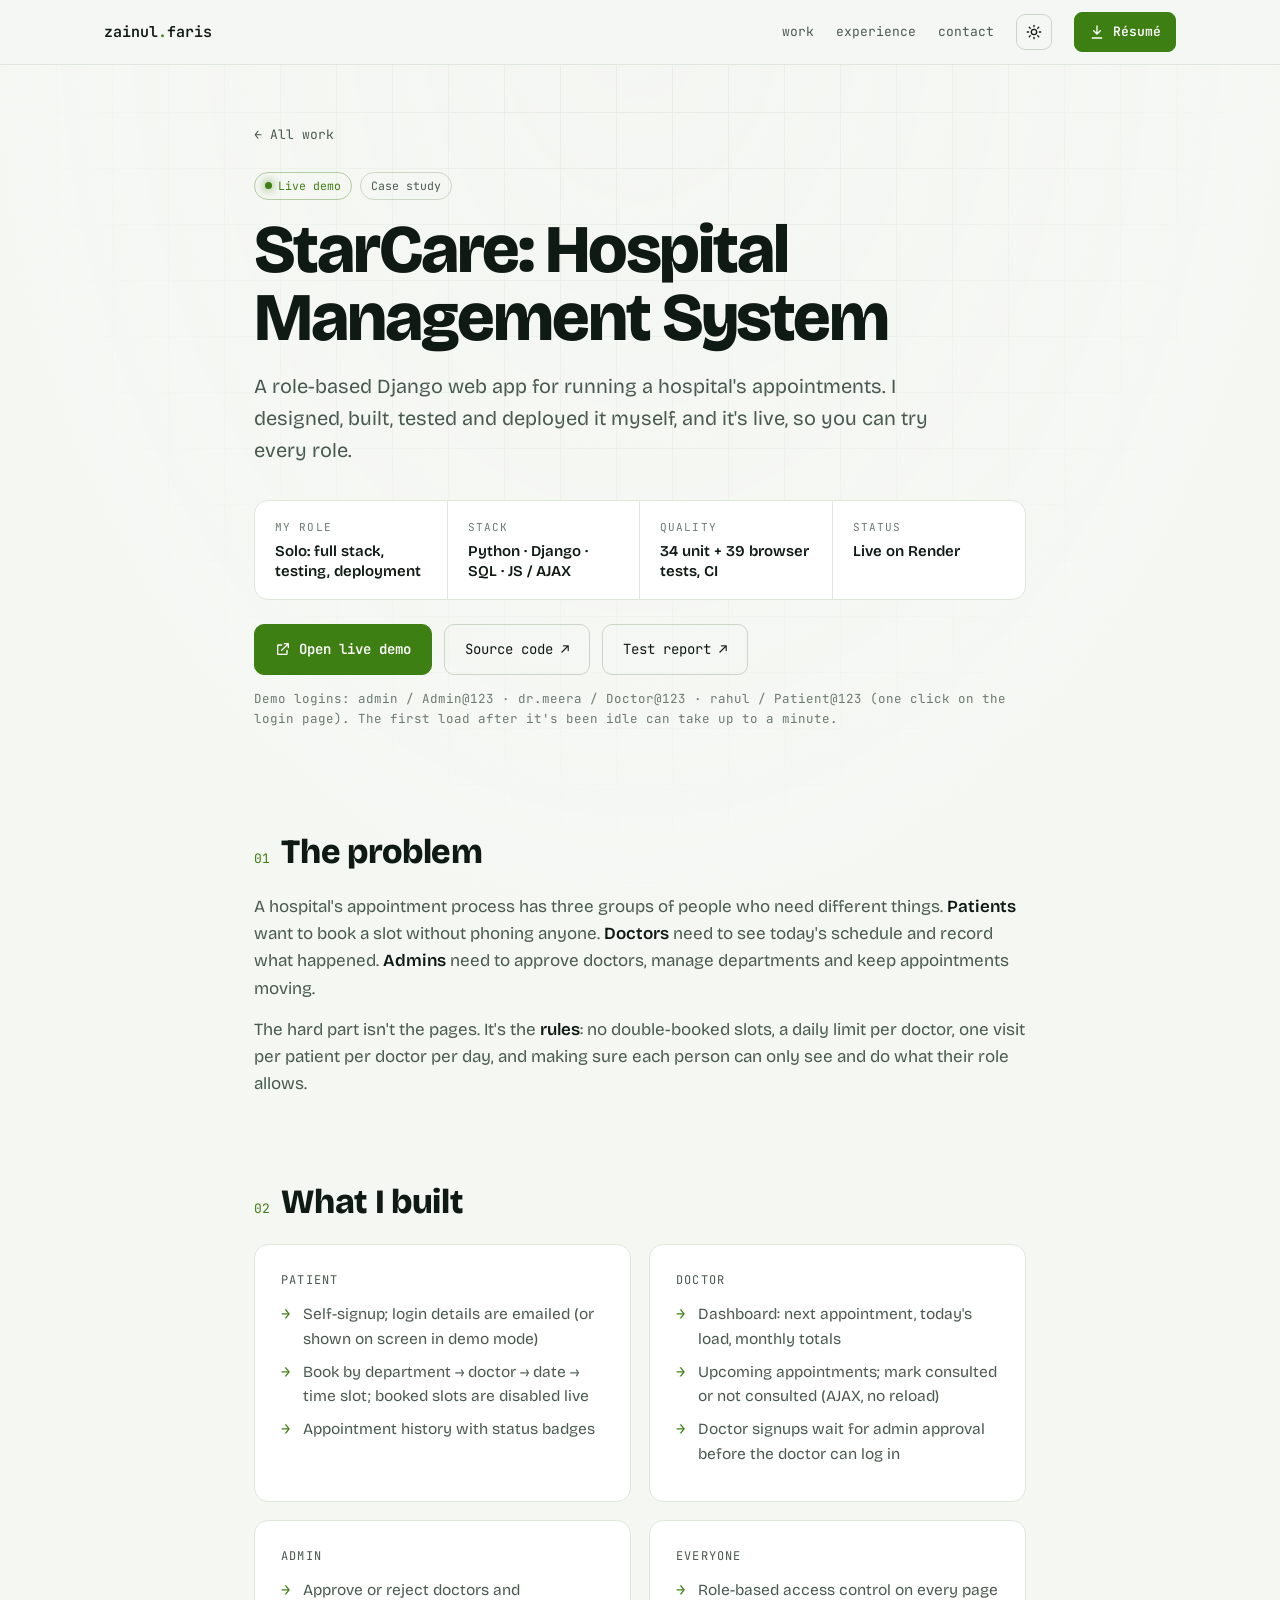
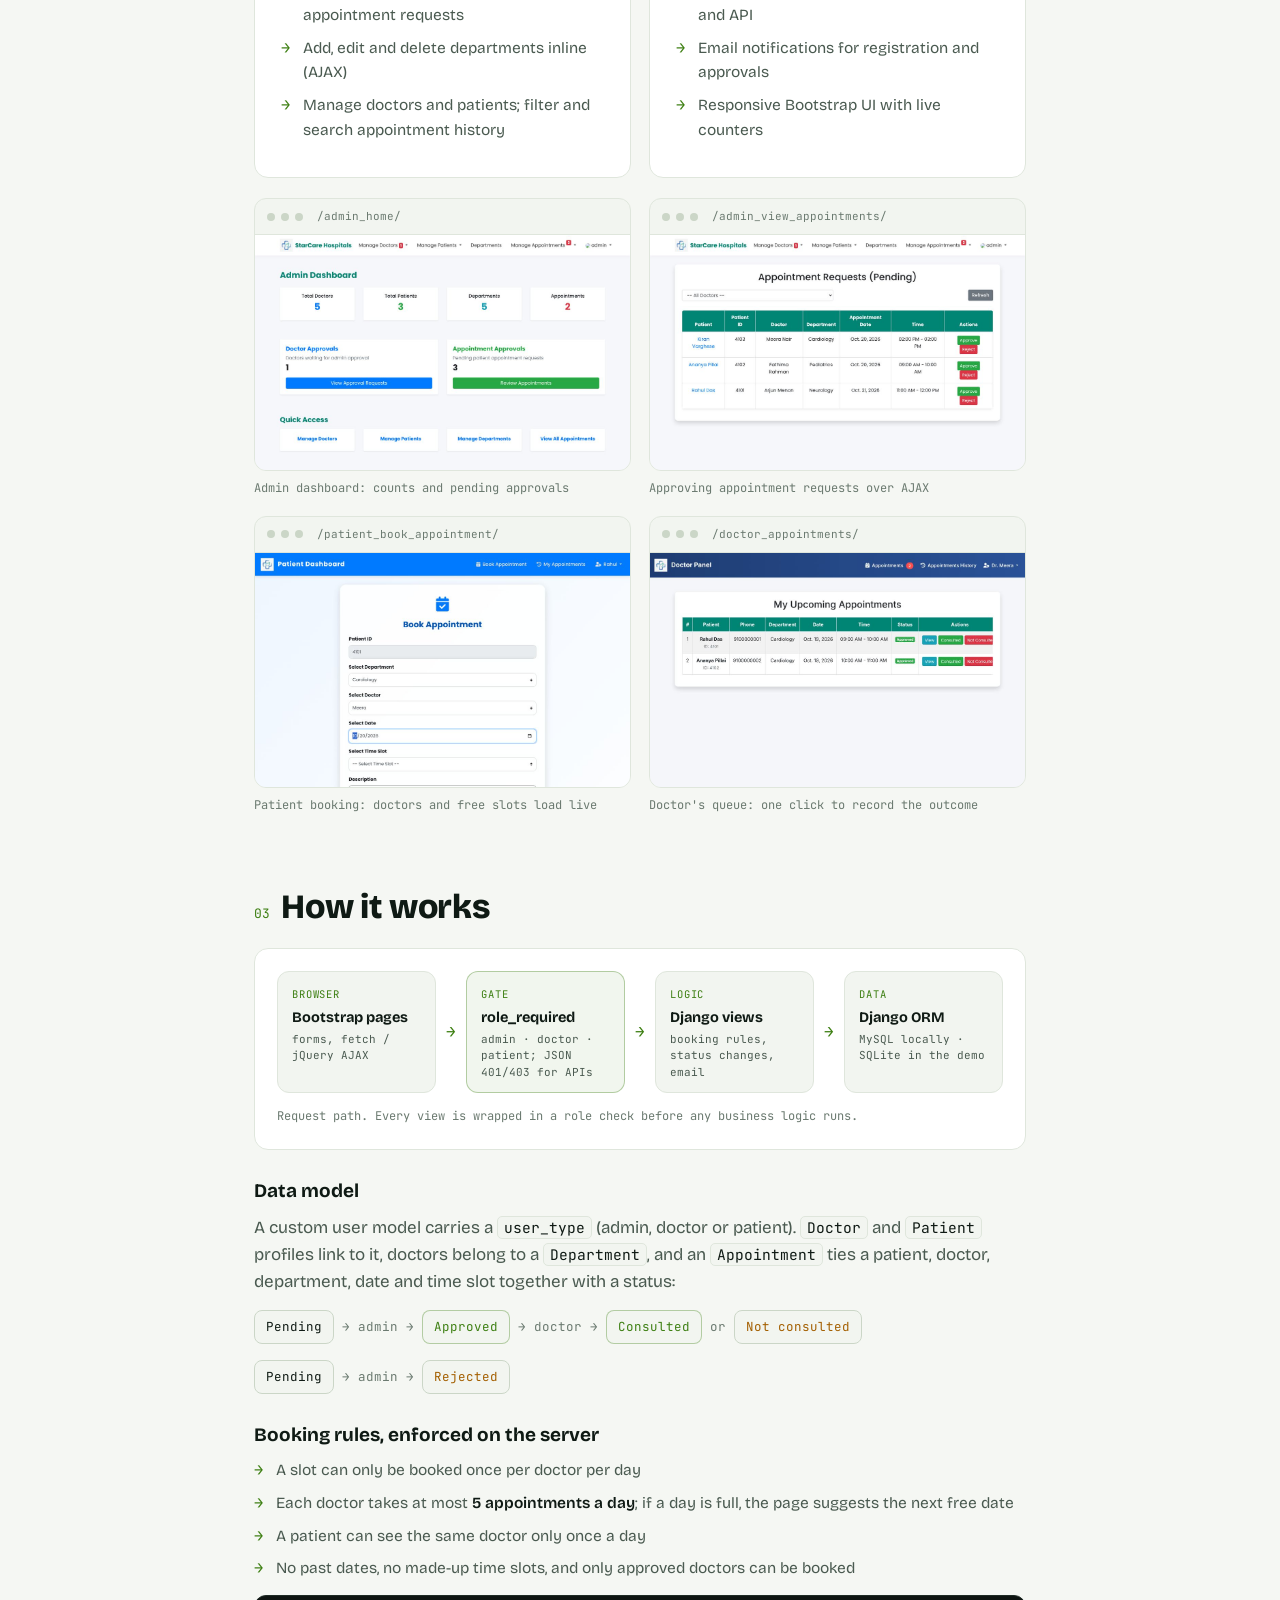
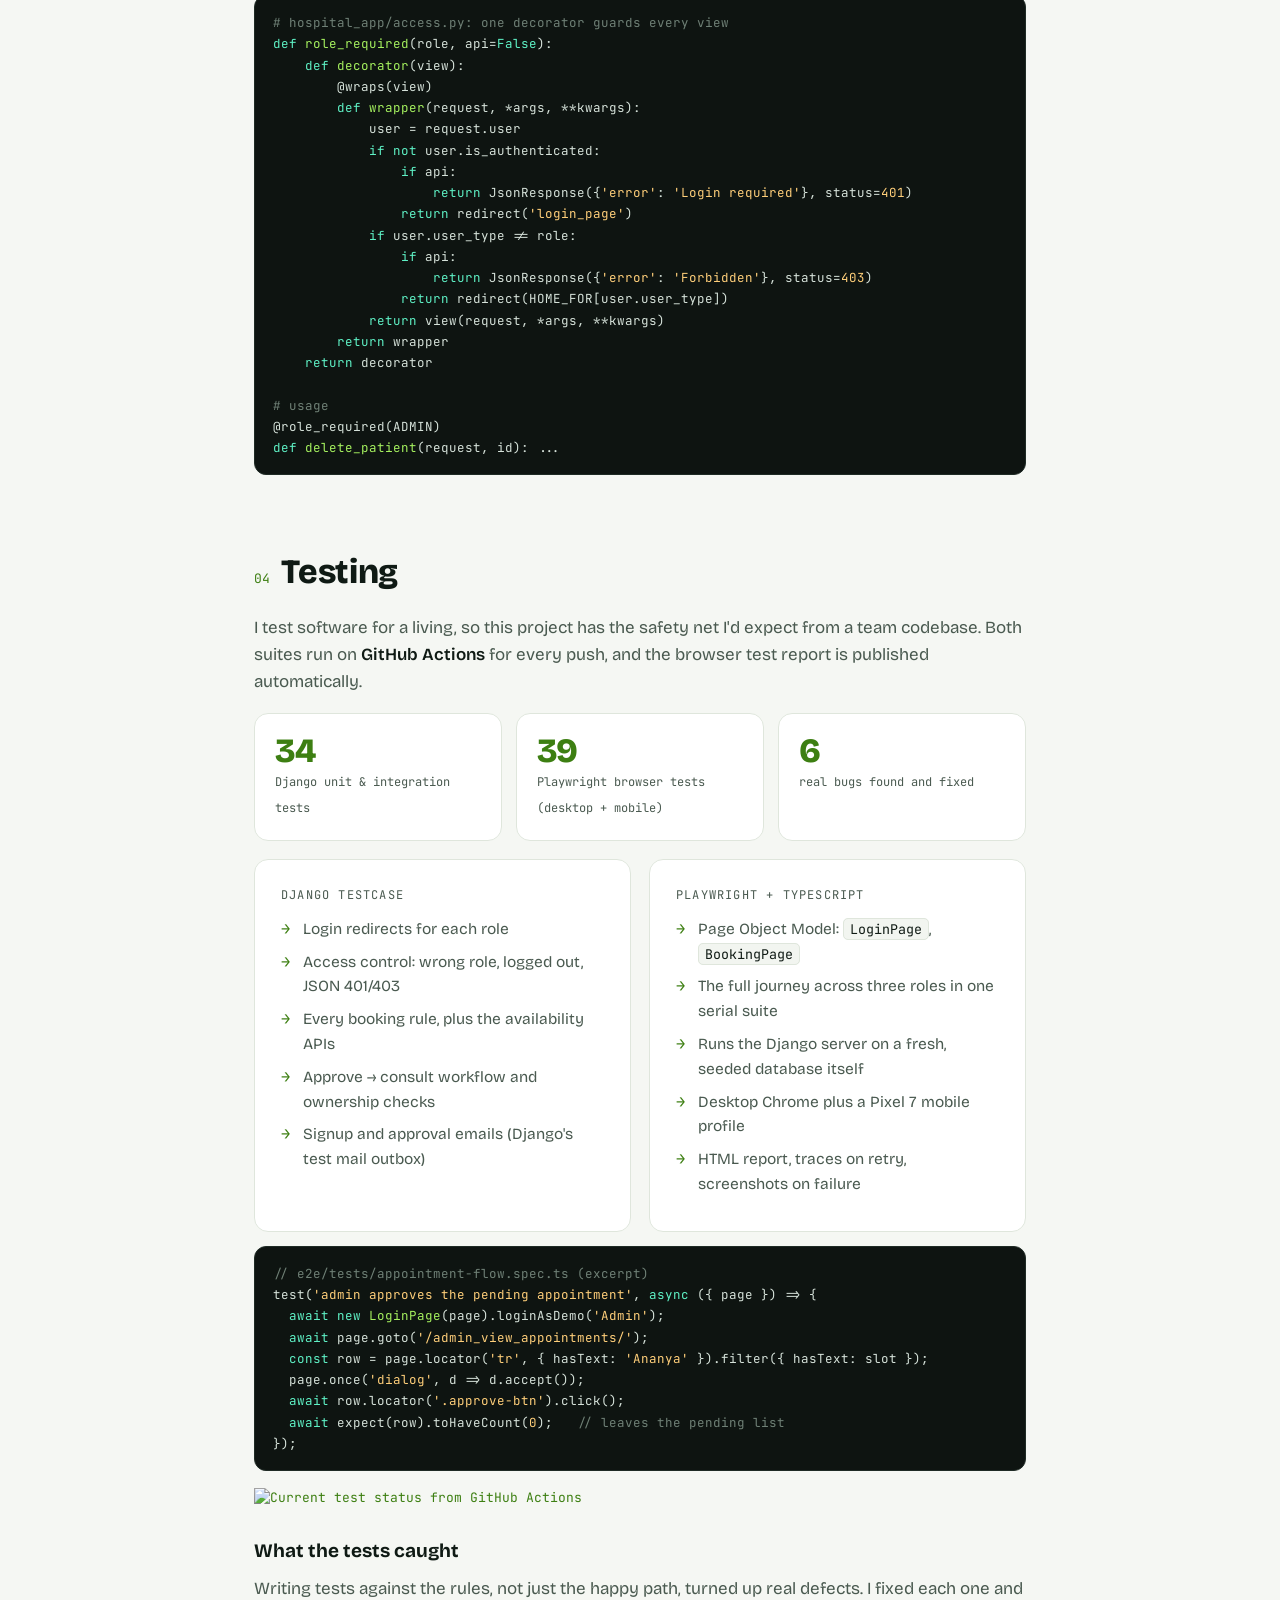
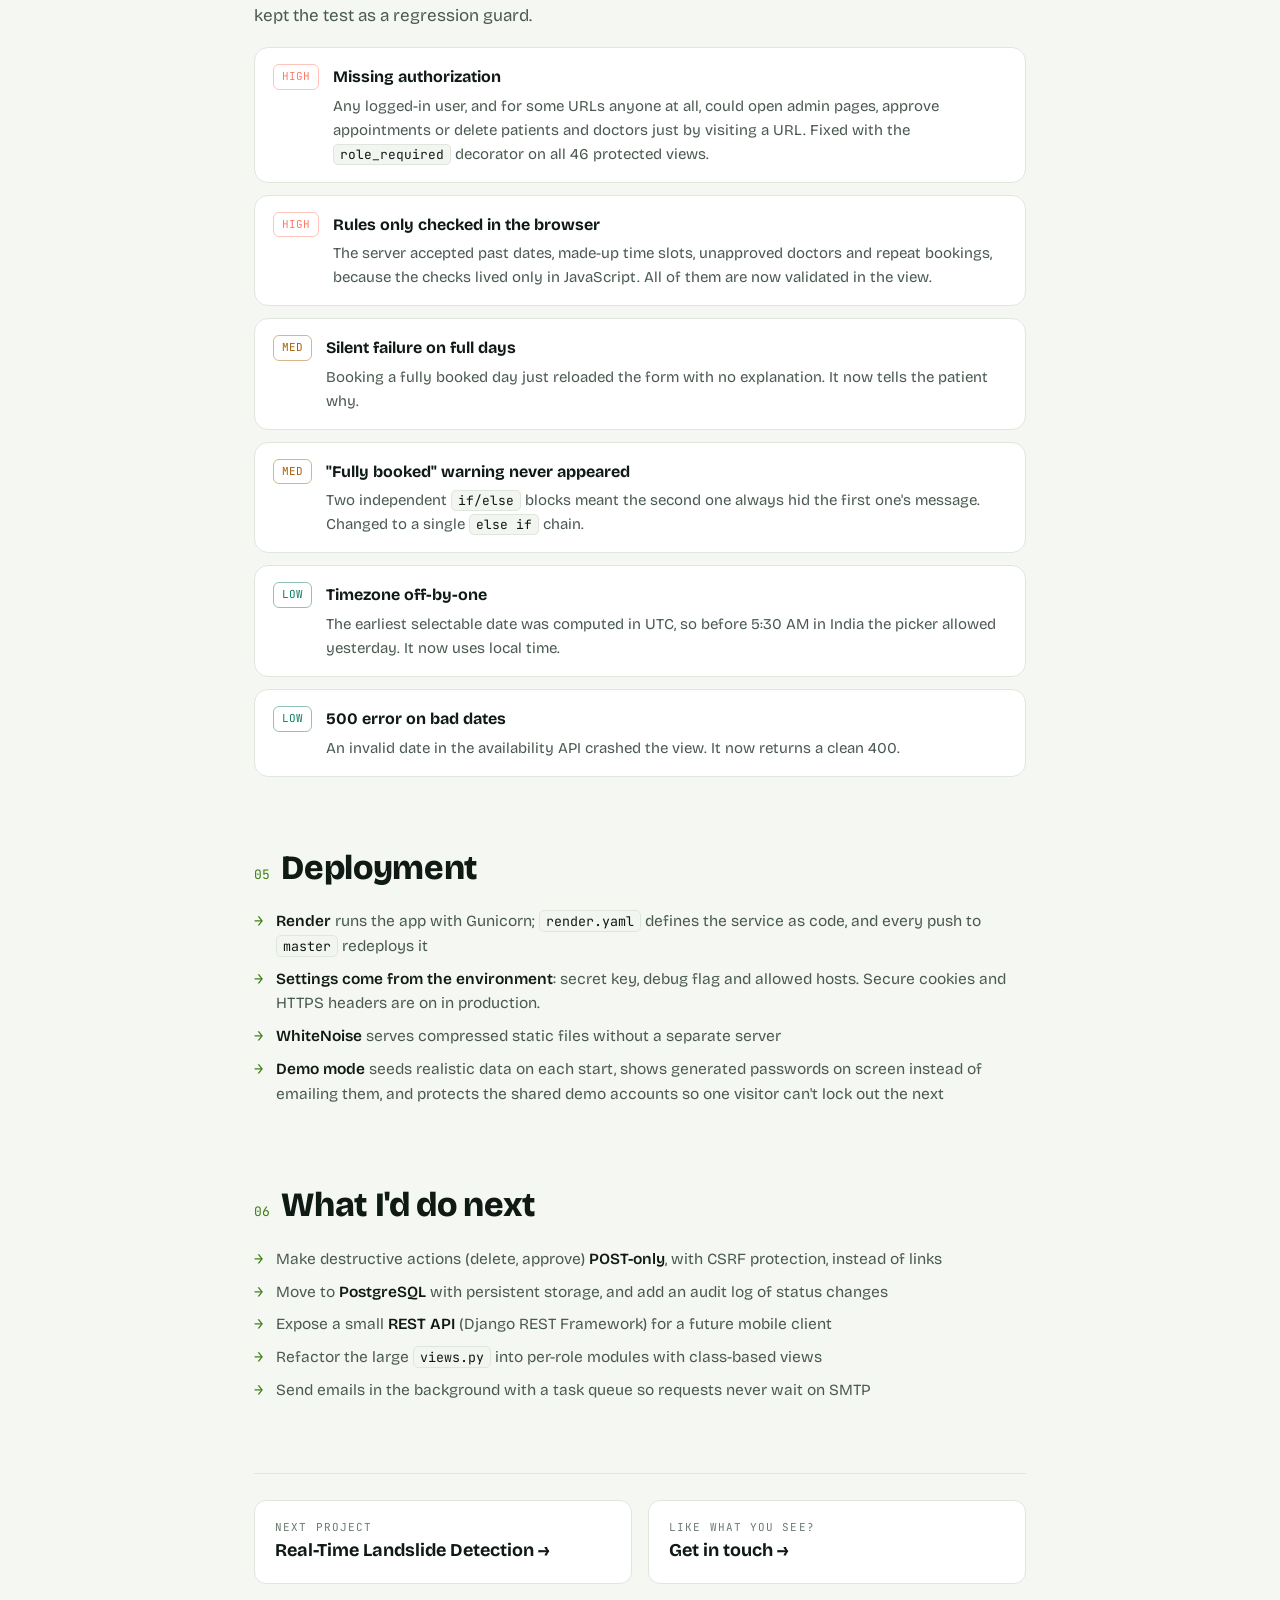
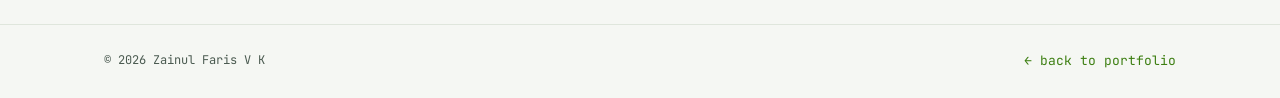
==== projects/hospital-management.html @ 32bf6e2f "Add project case studies" ====
<!DOCTYPE html>
<html lang="en" data-theme="dark">
<head>
<meta charset="UTF-8">
<meta name="viewport" content="width=device-width, initial-scale=1.0">
<title>Hospital Management System | Case study | Zainul Faris V K</title>
<meta name="description" content="Case study: a role-based Django hospital management system with a booking engine, 34 unit tests, 39 Playwright browser tests, CI on GitHub Actions and a live demo.">
<meta property="og:title" content="StarCare Hospital Management System: case study">
<meta property="og:description" content="Django app built end to end: role-based access, booking engine, 73 automated tests, CI/CD, live demo.">
<meta property="og:image" content="https://zainulfaris93.github.io/assets/og-image.png">
<link rel="icon" href="data:image/svg+xml,%3Csvg xmlns='http://www.w3.org/2000/svg' viewBox='0 0 64 64'%3E%3Crect width='64' height='64' rx='14' fill='%230a0e0c'/%3E%3Cpath d='M18 33l9 9 19-20' stroke='%23a6f25f' stroke-width='7' fill='none' stroke-linecap='round' stroke-linejoin='round'/%3E%3C/svg%3E">
<script>(function(){var t;try{t=localStorage.getItem('theme')}catch(e){}if(t!=='light'&&t!=='dark'){t=matchMedia('(prefers-color-scheme: light)').matches?'light':'dark'}document.documentElement.dataset.theme=t})();</script>
<link rel="preconnect" href="https://fonts.googleapis.com">
<link rel="preconnect" href="https://fonts.gstatic.com" crossorigin>
<link href="https://fonts.googleapis.com/css2?family=Bricolage+Grotesque:opsz,wght@12..96,400;12..96,600;12..96,800&family=JetBrains+Mono:wght@400;600&display=swap" rel="stylesheet">
<link rel="stylesheet" href="../assets/site.css">
<script src="../assets/settings.js"></script>
</head>
<body data-base="../">
<a class="skip" href="#main">Skip to content</a>
<nav class="top" aria-label="Primary">
  <div class="wrap">
    <a href="../" class="logo">zainul<span>.</span>faris</a>
    <div class="nav-r">
      <div class="links" id="links">
        <a href="../#work">work</a>
        <a href="../#experience">experience</a>
        <a href="../#contact">contact</a>
      </div>
      <button class="icon-btn" type="button" data-theme-toggle aria-label="Switch theme">
        <svg class="i moon" viewBox="0 0 24 24"><path d="M21 12.8A9 9 0 1111.2 3a7 7 0 009.8 9.8z"/></svg>
        <svg class="i sun" viewBox="0 0 24 24"><circle cx="12" cy="12" r="4"/><path d="M12 2v2M12 20v2M4.9 4.9l1.4 1.4M17.7 17.7l1.4 1.4M2 12h2M20 12h2M4.9 19.1l1.4-1.4M17.7 6.3l1.4-1.4"/></svg>
      </button>
      <a class="btn primary sm" data-resume href="../resume.pdf" hidden><svg class="i" viewBox="0 0 24 24"><path d="M12 3v12m0 0l-5-5m5 5l5-5M5 21h14"/></svg><span>Résumé</span></a>
      <button class="menu-btn" id="menuBtn" aria-label="Open menu" aria-expanded="false" aria-controls="links">menu</button>
    </div>
  </div>
</nav>

<main id="main" class="cs">
  <header class="page">
    <div class="wrap narrow">
      <a class="crumb" href="../#work">← All work</a>
      <div class="badges">
        <span class="badge live"><span class="dot"></span>Live demo</span>
        <span class="badge">Case study</span>
      </div>
      <h1>StarCare: Hospital Management System</h1>
      <p class="lede">A role-based Django web app for running a hospital's appointments. I designed, built, tested and deployed it myself, and it's live, so you can try every role.</p>
      <div class="meta-grid">
        <div><small>My role</small><b>Solo: full stack, testing, deployment</b></div>
        <div><small>Stack</small><b>Python · Django · SQL · JS / AJAX</b></div>
        <div><small>Quality</small><b>34 unit + 39 browser tests, CI</b></div>
        <div><small>Status</small><b>Live on Render</b></div>
      </div>
      <div class="cta">
        <a class="btn primary" data-demo href="#" target="_blank" rel="noopener"><svg class="i" viewBox="0 0 24 24"><path d="M14 4h6v6M20 4L10 14M18 14v5a1 1 0 01-1 1H5a1 1 0 01-1-1V7a1 1 0 011-1h5"/></svg>Open live demo</a>
        <a class="btn ghost" href="https://github.com/ZainulFaris93/Hospital-Management-System" target="_blank" rel="noopener">Source code ↗</a>
        <a class="btn ghost" href="https://zainulfaris93.github.io/Hospital-Management-System/" target="_blank" rel="noopener">Test report ↗</a>
      </div>
      <p style="margin-top:14px;font-family:var(--mono);font-size:12.5px;color:var(--dim)">Demo logins: admin / Admin@123 · dr.meera / Doctor@123 · rahul / Patient@123 (one click on the login page). The first load after it's been idle can take up to a minute.</p>
    </div>
  </header>

  <div class="wrap narrow">
    <section>
      <h2><span class="num">01</span>The problem</h2>
      <p>A hospital's appointment process has three groups of people who need different things. <b>Patients</b> want to book a slot without phoning anyone. <b>Doctors</b> need to see today's schedule and record what happened. <b>Admins</b> need to approve doctors, manage departments and keep appointments moving.</p>
      <p>The hard part isn't the pages. It's the <b>rules</b>: no double-booked slots, a daily limit per doctor, one visit per patient per doctor per day, and making sure each person can only see and do what their role allows.</p>
    </section>

    <section id="screens">
      <h2><span class="num">02</span>What I built</h2>
      <div class="two">
        <div class="card"><h4>Patient</h4><ul class="arrows">
          <li>Self-signup; login details are emailed (or shown on screen in demo mode)</li>
          <li>Book by department → doctor → date → time slot; booked slots are disabled live</li>
          <li>Appointment history with status badges</li>
        </ul></div>
        <div class="card"><h4>Doctor</h4><ul class="arrows">
          <li>Dashboard: next appointment, today's load, monthly totals</li>
          <li>Upcoming appointments; mark consulted or not consulted (AJAX, no reload)</li>
          <li>Doctor signups wait for admin approval before the doctor can log in</li>
        </ul></div>
        <div class="card"><h4>Admin</h4><ul class="arrows">
          <li>Approve or reject doctors and appointment requests</li>
          <li>Add, edit and delete departments inline (AJAX)</li>
          <li>Manage doctors and patients; filter and search appointment history</li>
        </ul></div>
        <div class="card"><h4>Everyone</h4><ul class="arrows">
          <li>Role-based access control on every page and API</li>
          <li>Email notifications for registration and approvals</li>
          <li>Responsive Bootstrap UI with live counters</li>
        </ul></div>
      </div>
      <div class="shots">
        <figure><div class="shot"><div class="bar"><i></i><i></i><i></i><span>/admin_home/</span></div><img src="../assets/hms/admin-dashboard.jpg" alt="Admin dashboard with counts of doctors, patients, departments and appointments" loading="lazy" width="1100" height="688"></div><figcaption>Admin dashboard: counts and pending approvals</figcaption></figure>
        <figure><div class="shot"><div class="bar"><i></i><i></i><i></i><span>/admin_view_appointments/</span></div><img src="../assets/hms/admin-appointments.jpg" alt="Pending appointment requests with approve and reject buttons" loading="lazy" width="1100" height="688"></div><figcaption>Approving appointment requests over AJAX</figcaption></figure>
        <figure><div class="shot"><div class="bar"><i></i><i></i><i></i><span>/patient_book_appointment/</span></div><img src="../assets/hms/patient-booking.jpg" alt="Patient booking form with department, doctor, date and time slot" loading="lazy" width="1100" height="688"></div><figcaption>Patient booking: doctors and free slots load live</figcaption></figure>
        <figure><div class="shot"><div class="bar"><i></i><i></i><i></i><span>/doctor_appointments/</span></div><img src="../assets/hms/doctor-appointments.jpg" alt="Doctor's upcoming appointments with consulted and not consulted buttons" loading="lazy" width="1100" height="688"></div><figcaption>Doctor's queue: one click to record the outcome</figcaption></figure>
      </div>
    </section>

    <section>
      <h2><span class="num">03</span>How it works</h2>
      <figure class="card diagram">
        <div class="flow">
          <div class="step"><span class="k">Browser</span><b>Bootstrap pages</b><small>forms, fetch / jQuery AJAX</small></div><div class="arr"></div>
          <div class="step hl"><span class="k">Gate</span><b>role_required</b><small>admin · doctor · patient; JSON 401/403 for APIs</small></div><div class="arr"></div>
          <div class="step"><span class="k">Logic</span><b>Django views</b><small>booking rules, status changes, email</small></div><div class="arr"></div>
          <div class="step"><span class="k">Data</span><b>Django ORM</b><small>MySQL locally · SQLite in the demo</small></div>
        </div>
        <figcaption>Request path. Every view is wrapped in a role check before any business logic runs.</figcaption>
      </figure>
      <h3>Data model</h3>
      <p>A custom user model carries a <code>user_type</code> (admin, doctor or patient). <code>Doctor</code> and <code>Patient</code> profiles link to it, doctors belong to a <code>Department</code>, and an <code>Appointment</code> ties a patient, doctor, department, date and time slot together with a status:</p>
      <div class="lifecycle" aria-label="Appointment status lifecycle">
        <span class="st">Pending</span><span class="ar">→ admin →</span><span class="st ok">Approved</span><span class="ar">→ doctor →</span><span class="st ok">Consulted</span><span class="ar">or</span><span class="st no">Not consulted</span>
        <span class="ar" style="flex-basis:100%;height:0"></span>
        <span class="st">Pending</span><span class="ar">→ admin →</span><span class="st no">Rejected</span>
      </div>
      <h3>Booking rules, enforced on the server</h3>
      <ul class="arrows">
        <li>A slot can only be booked once per doctor per day</li>
        <li>Each doctor takes at most <b>5 appointments a day</b>; if a day is full, the page suggests the next free date</li>
        <li>A patient can see the same doctor only once a day</li>
        <li>No past dates, no made-up time slots, and only approved doctors can be booked</li>
      </ul>
      <pre class="code"><span class="c"># hospital_app/access.py: one decorator guards every view</span>
<span class="k">def</span> <span class="f">role_required</span>(role, api=<span class="k">False</span>):
    <span class="k">def</span> <span class="f">decorator</span>(view):
        @wraps(view)
        <span class="k">def</span> <span class="f">wrapper</span>(request, *args, **kwargs):
            user = request.user
            <span class="k">if not</span> user.is_authenticated:
                <span class="k">if</span> api:
                    <span class="k">return</span> JsonResponse({<span class="s">'error'</span>: <span class="s">'Login required'</span>}, status=<span class="s">401</span>)
                <span class="k">return</span> redirect(<span class="s">'login_page'</span>)
            <span class="k">if</span> user.user_type != role:
                <span class="k">if</span> api:
                    <span class="k">return</span> JsonResponse({<span class="s">'error'</span>: <span class="s">'Forbidden'</span>}, status=<span class="s">403</span>)
                <span class="k">return</span> redirect(HOME_FOR[user.user_type])
            <span class="k">return</span> view(request, *args, **kwargs)
        <span class="k">return</span> wrapper
    <span class="k">return</span> decorator

<span class="c"># usage</span>
@role_required(ADMIN)
<span class="k">def</span> <span class="f">delete_patient</span>(request, id): ...</pre>
    </section>

    <section>
      <h2><span class="num">04</span>Testing</h2>
      <p>I test software for a living, so this project has the safety net I'd expect from a team codebase. Both suites run on <b>GitHub Actions</b> for every push, and the browser test report is published automatically.</p>
      <div class="stat-row">
        <div class="card stat"><b>34</b><span>Django unit &amp; integration tests</span></div>
        <div class="card stat"><b>39</b><span>Playwright browser tests (desktop + mobile)</span></div>
        <div class="card stat"><b>6</b><span>real bugs found and fixed</span></div>
      </div>
      <div class="two">
        <div class="card"><h4>Django TestCase</h4><ul class="arrows">
          <li>Login redirects for each role</li>
          <li>Access control: wrong role, logged out, JSON 401/403</li>
          <li>Every booking rule, plus the availability APIs</li>
          <li>Approve → consult workflow and ownership checks</li>
          <li>Signup and approval emails (Django's test mail outbox)</li>
        </ul></div>
        <div class="card"><h4>Playwright + TypeScript</h4><ul class="arrows">
          <li>Page Object Model: <code>LoginPage</code>, <code>BookingPage</code></li>
          <li>The full journey across three roles in one serial suite</li>
          <li>Runs the Django server on a fresh, seeded database itself</li>
          <li>Desktop Chrome plus a Pixel 7 mobile profile</li>
          <li>HTML report, traces on retry, screenshots on failure</li>
        </ul></div>
      </div>
      <pre class="code"><span class="c">// e2e/tests/appointment-flow.spec.ts (excerpt)</span>
test(<span class="s">'admin approves the pending appointment'</span>, <span class="k">async</span> ({ page }) => {
  <span class="k">await new</span> <span class="f">LoginPage</span>(page).loginAsDemo(<span class="s">'Admin'</span>);
  <span class="k">await</span> page.goto(<span class="s">'/admin_view_appointments/'</span>);
  <span class="k">const</span> row = page.locator(<span class="s">'tr'</span>, { hasText: <span class="s">'Ananya'</span> }).filter({ hasText: slot });
  page.once(<span class="s">'dialog'</span>, d => d.accept());
  <span class="k">await</span> row.locator(<span class="s">'.approve-btn'</span>).click();
  <span class="k">await</span> expect(row).toHaveCount(<span class="s">0</span>);   <span class="c">// leaves the pending list</span>
});</pre>
      <p style="margin-top:12px"><a class="textlink" href="https://github.com/ZainulFaris93/Hospital-Management-System/actions/workflows/tests.yml" target="_blank" rel="noopener"><img src="https://github.com/ZainulFaris93/Hospital-Management-System/actions/workflows/tests.yml/badge.svg" alt="Current test status from GitHub Actions" style="display:inline-block;height:20px;vertical-align:middle"></a></p>

      <h3>What the tests caught</h3>
      <p>Writing tests against the rules, not just the happy path, turned up real defects. I fixed each one and kept the test as a regression guard.</p>
      <div class="bugs">
        <div class="card bug"><span class="sev high">HIGH</span><b>Missing authorization</b><p>Any logged-in user, and for some URLs anyone at all, could open admin pages, approve appointments or delete patients and doctors just by visiting a URL. Fixed with the <code>role_required</code> decorator on all 46 protected views.</p></div>
        <div class="card bug"><span class="sev high">HIGH</span><b>Rules only checked in the browser</b><p>The server accepted past dates, made-up time slots, unapproved doctors and repeat bookings, because the checks lived only in JavaScript. All of them are now validated in the view.</p></div>
        <div class="card bug"><span class="sev med">MED</span><b>Silent failure on full days</b><p>Booking a fully booked day just reloaded the form with no explanation. It now tells the patient why.</p></div>
        <div class="card bug"><span class="sev med">MED</span><b>"Fully booked" warning never appeared</b><p>Two independent <code>if/else</code> blocks meant the second one always hid the first one's message. Changed to a single <code>else if</code> chain.</p></div>
        <div class="card bug"><span class="sev low">LOW</span><b>Timezone off-by-one</b><p>The earliest selectable date was computed in UTC, so before 5:30 AM in India the picker allowed yesterday. It now uses local time.</p></div>
        <div class="card bug"><span class="sev low">LOW</span><b>500 error on bad dates</b><p>An invalid date in the availability API crashed the view. It now returns a clean 400.</p></div>
      </div>
    </section>

    <section>
      <h2><span class="num">05</span>Deployment</h2>
      <ul class="arrows">
        <li><b>Render</b> runs the app with Gunicorn; <code>render.yaml</code> defines the service as code, and every push to <code>master</code> redeploys it</li>
        <li><b>Settings come from the environment</b>: secret key, debug flag and allowed hosts. Secure cookies and HTTPS headers are on in production.</li>
        <li><b>WhiteNoise</b> serves compressed static files without a separate server</li>
        <li><b>Demo mode</b> seeds realistic data on each start, shows generated passwords on screen instead of emailing them, and protects the shared demo accounts so one visitor can't lock out the next</li>
      </ul>
    </section>

    <section>
      <h2><span class="num">06</span>What I'd do next</h2>
      <ul class="arrows">
        <li>Make destructive actions (delete, approve) <b>POST-only</b>, with CSRF protection, instead of links</li>
        <li>Move to <b>PostgreSQL</b> with persistent storage, and add an audit log of status changes</li>
        <li>Expose a small <b>REST API</b> (Django REST Framework) for a future mobile client</li>
        <li>Refactor the large <code>views.py</code> into per-role modules with class-based views</li>
        <li>Send emails in the background with a task queue so requests never wait on SMTP</li>
      </ul>
    </section>

    <div class="next">
      <a href="landslide-detection.html"><small>Next project</small><b>Real-Time Landslide Detection →</b></a>
      <a href="../#contact"><small>Like what you see?</small><b>Get in touch →</b></a>
    </div>
  </div>
</main>

<footer><div class="wrap"><span>© <span data-year></span> Zainul Faris V K</span><a href="../" class="textlink">← back to portfolio</a></div></footer>
<script src="../assets/site.js"></script>
</body>
</html>
---- assets/site.css ----
/* ============================================================
   Zainul Faris V K: shared styles for the portfolio pages
   ============================================================ */
:root{
  --bg:#0a0e0c; --bg2:#0d1210; --panel:#111714; --panel2:#151d19; --line:#1f2b25; --line2:#2a3a32;
  --text:#e8f0ea; --mute:#9aaba0; --dim:#6f8076;
  --acc:#a6f25f; --acc-ink:#0a0e0c; --acc2:#5ff2c6; --warn:#ffb547;
  --acc-soft:rgba(166,242,95,.08); --acc-line:rgba(166,242,95,.32);
  --grid:#141c18; --shadow:0 30px 80px -24px rgba(0,0,0,.85);
  --head:'Bricolage Grotesque',system-ui,sans-serif;
  --mono:'JetBrains Mono',ui-monospace,Menlo,Consolas,monospace;
  color-scheme:dark;
}
:root[data-theme="light"]{
  --bg:#f5f7f3; --bg2:#eef2ec; --panel:#ffffff; --panel2:#f2f5f0; --line:#dfe6dc; --line2:#cbd6c7;
  --text:#0f1a14; --mute:#4a5a50; --dim:#6b7a70;
  --acc:#3d7f12; --acc-ink:#ffffff; --acc2:#0b7c62; --warn:#a35f00;
  --acc-soft:rgba(61,127,18,.07); --acc-line:rgba(61,127,18,.35);
  --grid:#e7ece4; --shadow:0 24px 60px -28px rgba(20,40,25,.28);
  color-scheme:light;
}
*{box-sizing:border-box;margin:0;padding:0}
html{scroll-behavior:smooth;scroll-padding-top:84px}
body{
  background:var(--bg); color:var(--text); font-family:var(--head); line-height:1.6; overflow-x:hidden;
  background-image:linear-gradient(var(--grid) 1px,transparent 1px),linear-gradient(90deg,var(--grid) 1px,transparent 1px);
  background-size:56px 56px; background-attachment:fixed;
  transition:background-color .3s,color .3s;
}
body::before{content:"";position:fixed;inset:0;pointer-events:none;z-index:0;background:radial-gradient(ellipse at 50% 0%,transparent 0%,var(--bg) 72%)}
main,nav,footer,header.page{position:relative;z-index:1}
a{color:inherit;text-decoration:none}
img{max-width:100%;height:auto;display:block}
.wrap{max-width:1120px;margin:0 auto;padding:0 24px}
.narrow{max-width:820px}
.mono{font-family:var(--mono)}
svg.i{width:16px;height:16px;flex:none;stroke:currentColor;fill:none;stroke-width:2;stroke-linecap:round;stroke-linejoin:round}
:focus-visible{outline:2px solid var(--acc);outline-offset:3px;border-radius:6px}
.skip{position:absolute;left:-999px;top:8px;background:var(--acc);color:var(--acc-ink);padding:8px 14px;border-radius:8px;z-index:100;font-family:var(--mono);font-size:13px}
.skip:focus{left:16px}

/* NAV */
nav.top{position:sticky;top:0;backdrop-filter:blur(12px);-webkit-backdrop-filter:blur(12px);background:color-mix(in srgb,var(--bg) 82%,transparent);border-bottom:1px solid var(--line);z-index:50}
nav.top .wrap{display:flex;align-items:center;justify-content:space-between;height:64px;gap:16px}
.logo{font-family:var(--mono);font-weight:600;font-size:15px;white-space:nowrap}
.logo span{color:var(--acc)}
.nav-r{display:flex;align-items:center;gap:22px}
.links{display:flex;gap:22px;font-family:var(--mono);font-size:13px}
.links a{color:var(--mute);transition:color .2s}
.links a:hover,.links a[aria-current]{color:var(--acc)}
.icon-btn{background:none;border:1px solid var(--line2);color:var(--text);width:36px;height:36px;border-radius:9px;display:inline-grid;place-items:center;cursor:pointer;transition:border-color .2s,color .2s}
.icon-btn:hover{border-color:var(--acc);color:var(--acc)}
.icon-btn .sun{display:none}
:root[data-theme="light"] .icon-btn .sun{display:block}
:root[data-theme="light"] .icon-btn .moon{display:none}
.menu-btn{display:none;background:none;border:1px solid var(--line2);color:var(--text);font-family:var(--mono);font-size:13px;padding:7px 12px;border-radius:8px;cursor:pointer}

/* BUTTONS */
.btn{font-family:var(--mono);font-size:14px;padding:13px 20px;border-radius:10px;border:1px solid var(--line2);transition:all .2s;display:inline-flex;gap:8px;align-items:center;justify-content:center;cursor:pointer;background:none;color:var(--text);white-space:nowrap}
.btn.sm{font-size:13px;padding:9px 14px;border-radius:8px}
.btn.primary{background:var(--acc);color:var(--acc-ink);border-color:var(--acc);font-weight:600}
.btn.primary:hover{transform:translateY(-2px);box-shadow:0 10px 30px -10px var(--acc)}
.btn.ghost:hover{border-color:var(--acc);color:var(--acc)}
.btn[hidden]{display:none}
.cta{display:flex;gap:12px;flex-wrap:wrap}
.textlink{color:var(--acc);font-family:var(--mono);font-size:13px;display:inline-flex;align-items:center;gap:6px}
.textlink:hover{text-decoration:underline;text-underline-offset:4px}

/* SHARED BITS */
.tag{display:inline-flex;align-items:center;gap:8px;font-family:var(--mono);font-size:12px;color:var(--acc);border:1px solid var(--acc-line);background:var(--acc-soft);padding:6px 12px;border-radius:99px}
.dot{width:7px;height:7px;border-radius:50%;background:var(--acc);box-shadow:0 0 10px var(--acc);animation:pulse 1.8s infinite}
@keyframes pulse{50%{opacity:.35}}
.card{background:var(--panel);border:1px solid var(--line);border-radius:14px;padding:26px}
.card h4{font-family:var(--mono);font-size:12px;color:var(--mute);font-weight:400;margin-bottom:12px;text-transform:uppercase;letter-spacing:.1em}
.chips{display:flex;flex-wrap:wrap;gap:7px}
.chip{font-family:var(--mono);font-size:11.5px;padding:5px 10px;border-radius:6px;background:var(--panel2);border:1px solid var(--line);color:var(--text)}
.chip.key{border-color:var(--acc-line);color:var(--acc)}
.badge{font-family:var(--mono);font-size:11.5px;padding:4px 10px;border-radius:99px;border:1px solid var(--line2);color:var(--mute);display:inline-flex;align-items:center;gap:6px}
.badge.live{color:var(--acc);border-color:var(--acc-line)}
.badges{display:flex;gap:8px;flex-wrap:wrap}
.arrows{list-style:none}
.arrows li{color:var(--mute);padding-left:22px;position:relative;margin-bottom:8px;font-size:15.5px}
.arrows li b{color:var(--text);font-weight:600}
.arrows li::before{content:"→";position:absolute;left:0;color:var(--acc);font-family:var(--mono)}

section{padding:96px 0 10px}
.sec-head{display:flex;align-items:baseline;gap:16px;margin-bottom:14px}
.sec-head .num{font-family:var(--mono);color:var(--acc);font-size:14px}
.sec-head h2{font-size:clamp(32px,4.6vw,50px);font-weight:800;letter-spacing:-.02em;line-height:1}
.sec-head .rule{flex:1;height:1px;background:var(--line)}
.sec-sub{color:var(--mute);font-size:17px;margin-bottom:36px;max-width:660px}

/* TERMINAL */
.term{background:#0e1411;border:1px solid #1f2b25;border-radius:14px;overflow:hidden;box-shadow:var(--shadow);color:#e8f0ea}
.term-bar{display:flex;align-items:center;gap:8px;padding:12px 16px;border-bottom:1px solid #1f2b25;background:#141c18}
.term-bar i{width:11px;height:11px;border-radius:50%}
.term-bar i:nth-child(1){background:#ff5f57}.term-bar i:nth-child(2){background:#febc2e}.term-bar i:nth-child(3){background:#28c840}
.term-bar span{margin-left:auto;font-family:var(--mono);font-size:11px;color:#8b9b91}
.term-body{font-family:var(--mono);font-size:12.5px;padding:18px 20px;min-height:360px;line-height:1.8;white-space:pre-wrap}
.term-body .p{color:#5ff2c6} .term-body .ok{color:#a6f25f} .term-body .dim{color:#8b9b91} .term-body .sum{color:#a6f25f;font-weight:600}
.cursor{display:inline-block;width:8px;height:15px;background:#a6f25f;vertical-align:middle;animation:blink 1s steps(1) infinite}
@keyframes blink{50%{opacity:0}}

/* FLOW DIAGRAMS */
.flow{display:flex;align-items:stretch;gap:0;flex-wrap:nowrap}
.flow .step{flex:1;min-width:0;background:var(--panel2);border:1px solid var(--line);border-radius:12px;padding:14px 14px 12px;text-align:left}
.flow .step b{display:block;font-size:14.5px;line-height:1.25;margin-bottom:4px}
.flow .step small{display:block;font-family:var(--mono);font-size:11px;color:var(--mute);line-height:1.5}
.flow .step .k{font-family:var(--mono);font-size:10.5px;color:var(--acc);letter-spacing:.08em;text-transform:uppercase;margin-bottom:6px;display:block}
.flow .step.hl{border-color:var(--acc-line);background:var(--acc-soft)}
.flow .arr{flex:none;width:30px;display:grid;place-items:center;color:var(--acc);font-family:var(--mono)}
.flow .arr::before{content:"→"}
.diagram{padding:22px}
.diagram figcaption{font-family:var(--mono);font-size:12px;color:var(--dim);margin-top:14px}

/* FOOTER */
footer{border-top:1px solid var(--line);padding:26px 0;font-family:var(--mono);font-size:12px;color:var(--mute);margin-top:40px}
footer .wrap{display:flex;justify-content:space-between;flex-wrap:wrap;gap:10px}

/* REVEAL */
.rv{opacity:0;transform:translateY(22px);transition:opacity .7s ease,transform .7s cubic-bezier(.2,.8,.2,1)}
.rv.in{opacity:1;transform:none}
.no-js .rv{opacity:1;transform:none}

/* ================= CASE STUDY PAGES ================= */
header.page{padding:56px 0 18px}
.crumb{font-family:var(--mono);font-size:13px;color:var(--mute);display:inline-flex;gap:8px;align-items:center;margin-bottom:26px}
.crumb:hover{color:var(--acc)}
header.page h1{font-size:clamp(38px,6vw,68px);font-weight:800;letter-spacing:-.03em;line-height:1;margin:16px 0 18px}
header.page .lede{font-size:clamp(17px,2vw,20px);color:var(--mute);max-width:720px}
.meta-grid{display:grid;grid-template-columns:repeat(4,1fr);border:1px solid var(--line);border-radius:14px;background:var(--panel);overflow:hidden;margin:34px 0 24px}
.meta-grid div{padding:18px 20px;border-right:1px solid var(--line)}
.meta-grid div:last-child{border-right:none}
.meta-grid small{display:block;font-family:var(--mono);font-size:11px;color:var(--dim);text-transform:uppercase;letter-spacing:.1em;margin-bottom:4px}
.meta-grid b{font-size:15px;font-weight:600;line-height:1.35;display:block}
.cs section{padding:64px 0 0}
.cs h2{font-size:clamp(26px,3.4vw,34px);font-weight:800;letter-spacing:-.01em;margin-bottom:14px;display:flex;gap:12px;align-items:baseline}
.cs h2 .num{font-family:var(--mono);font-size:13px;color:var(--acc);font-weight:400}
.cs h3{font-size:19px;margin:26px 0 8px}
.cs p{color:var(--mute);font-size:17px;margin-bottom:14px}
.cs p b,.cs p strong{color:var(--text);font-weight:600}
.cs code{font-family:var(--mono);font-size:.86em;background:var(--panel2);border:1px solid var(--line);padding:1px 6px;border-radius:5px;color:var(--text)}
.shot{border:1px solid var(--line);border-radius:12px;overflow:hidden;background:var(--panel2)}
.shot .bar{display:flex;align-items:center;gap:6px;padding:9px 12px;border-bottom:1px solid var(--line)}
.shot .bar i{width:8px;height:8px;border-radius:50%;background:var(--line2)}
.shot .bar span{margin-left:8px;font-family:var(--mono);font-size:11px;color:var(--dim)}
.shots{display:grid;grid-template-columns:1fr 1fr;gap:18px;margin-top:20px}
.shots figure figcaption{font-family:var(--mono);font-size:12px;color:var(--dim);margin-top:8px}
.bugs{display:grid;gap:12px;margin-top:18px}
.bug{display:grid;grid-template-columns:auto 1fr;gap:4px 14px;padding:16px 18px}
.bug .sev{font-family:var(--mono);font-size:11px;padding:3px 8px;border-radius:6px;height:fit-content;border:1px solid}
.bug .sev.high{color:#ff7a6b;border-color:rgba(255,122,107,.45)}
.bug .sev.med{color:var(--warn);border-color:color-mix(in srgb,var(--warn) 45%,transparent)}
.bug .sev.low{color:var(--acc2);border-color:color-mix(in srgb,var(--acc2) 45%,transparent)}
.bug b{font-size:16px}
.bug p{grid-column:2;font-size:15px;margin:0}
.stat-row{display:grid;grid-template-columns:repeat(3,1fr);gap:14px;margin:18px 0}
.stat{padding:20px}
.stat b{display:block;font-size:34px;font-weight:800;letter-spacing:-.02em;color:var(--acc);line-height:1}
.stat span{font-family:var(--mono);font-size:12px;color:var(--mute)}
.next{display:flex;justify-content:space-between;gap:16px;flex-wrap:wrap;margin-top:70px;padding-top:26px;border-top:1px solid var(--line)}
.next a{display:block;padding:18px 20px;border:1px solid var(--line);border-radius:12px;background:var(--panel);flex:1;min-width:240px;transition:border-color .2s}
.next a:hover{border-color:var(--acc)}
.next small{display:block;font-family:var(--mono);font-size:11px;color:var(--dim);text-transform:uppercase;letter-spacing:.1em}
.next b{font-size:18px}

/* RESPONSIVE */
@media(max-width:960px){
  .links{display:none;position:absolute;top:64px;left:0;right:0;flex-direction:column;gap:0;background:var(--bg);border-bottom:1px solid var(--line)}
  .links.open{display:flex}
  .links a{padding:16px 24px;border-top:1px solid var(--line)}
  .menu-btn{display:block}
  .nav-r{gap:10px}
  .meta-grid{grid-template-columns:1fr 1fr}
  .meta-grid div:nth-child(2){border-right:none}
  .meta-grid div:nth-child(-n+2){border-bottom:1px solid var(--line)}
  .flow{flex-direction:column}
  .flow .arr{width:auto;height:26px}
  .flow .arr::before{content:"↓"}
}
@media(max-width:640px){
  .wrap{padding:0 16px}
  .shots,.stat-row{grid-template-columns:1fr}
  .meta-grid{grid-template-columns:1fr}
  .meta-grid div{border-right:none;border-bottom:1px solid var(--line)}
  .meta-grid div:last-child{border-bottom:none}
  .cta .btn{flex:1 1 100%}
  .term-body{font-size:11px;min-height:330px;padding:16px}
  .nav-r .btn .long{display:none}
}
@media(prefers-reduced-motion:reduce){*{animation:none!important;transition:none!important}.rv{opacity:1;transform:none}}
@media print{
  body{background:#fff;color:#000}
  body::before,nav.top,.term,.cta,.icon-btn{display:none!important}
  .rv{opacity:1;transform:none}
  .card{background:#fff;border-color:#ccc}
}

/* CODE BLOCKS (case studies) */
pre.code{background:#0e1411;color:#d6e2da;border:1px solid #1f2b25;border-radius:12px;padding:16px 18px;overflow-x:auto;font-family:var(--mono);font-size:12.5px;line-height:1.7;margin:14px 0 6px}
pre.code .c{color:#6f8076} pre.code .k{color:#5ff2c6} pre.code .s{color:#ffcf7a} pre.code .f{color:#a6f25f}
.lifecycle{display:flex;flex-wrap:wrap;gap:8px;align-items:center;font-family:var(--mono);font-size:12.5px;margin:12px 0}
.lifecycle span.st{padding:6px 11px;border-radius:8px;border:1px solid var(--line2);background:var(--panel2)}
.lifecycle span.st.ok{border-color:var(--acc-line);color:var(--acc)}
.lifecycle span.st.no{color:var(--warn)}
.lifecycle span.ar{color:var(--dim)}
.two{display:grid;grid-template-columns:1fr 1fr;gap:18px}
@media(max-width:760px){.two{grid-template-columns:1fr}}
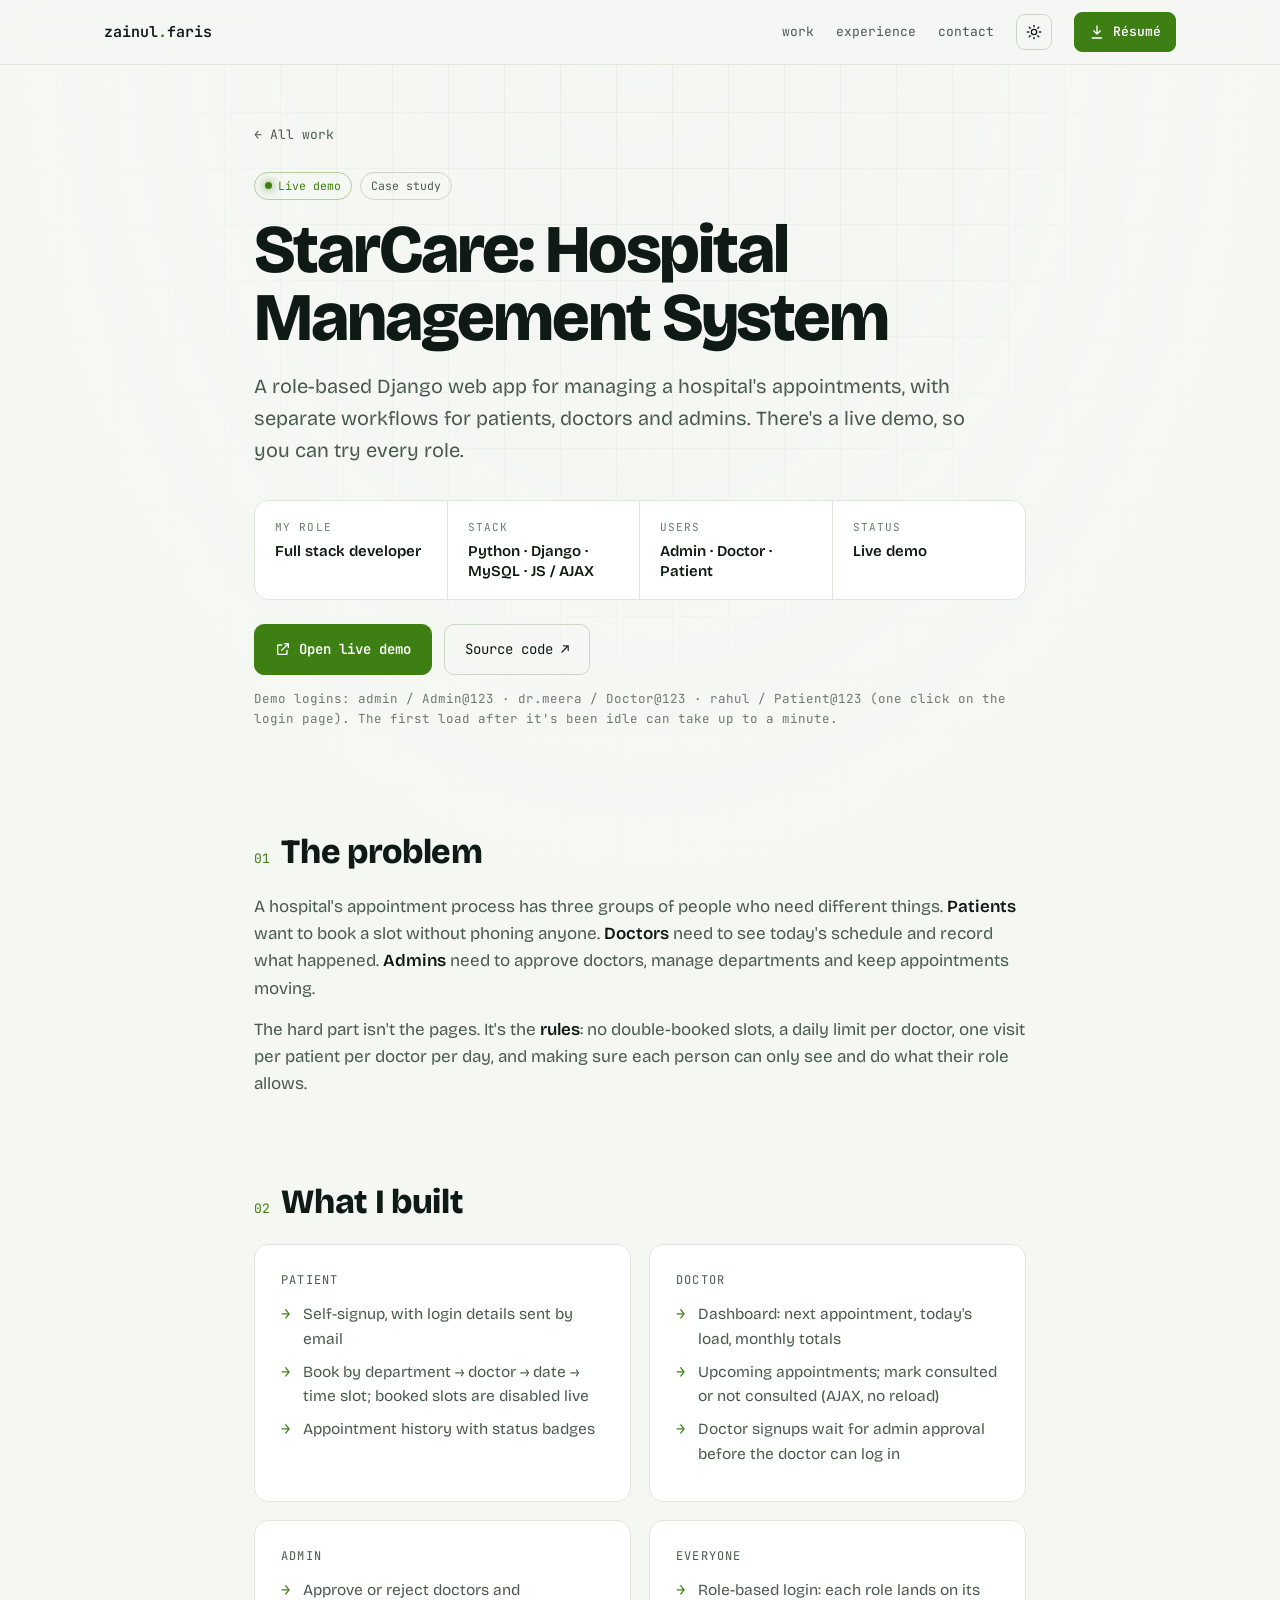
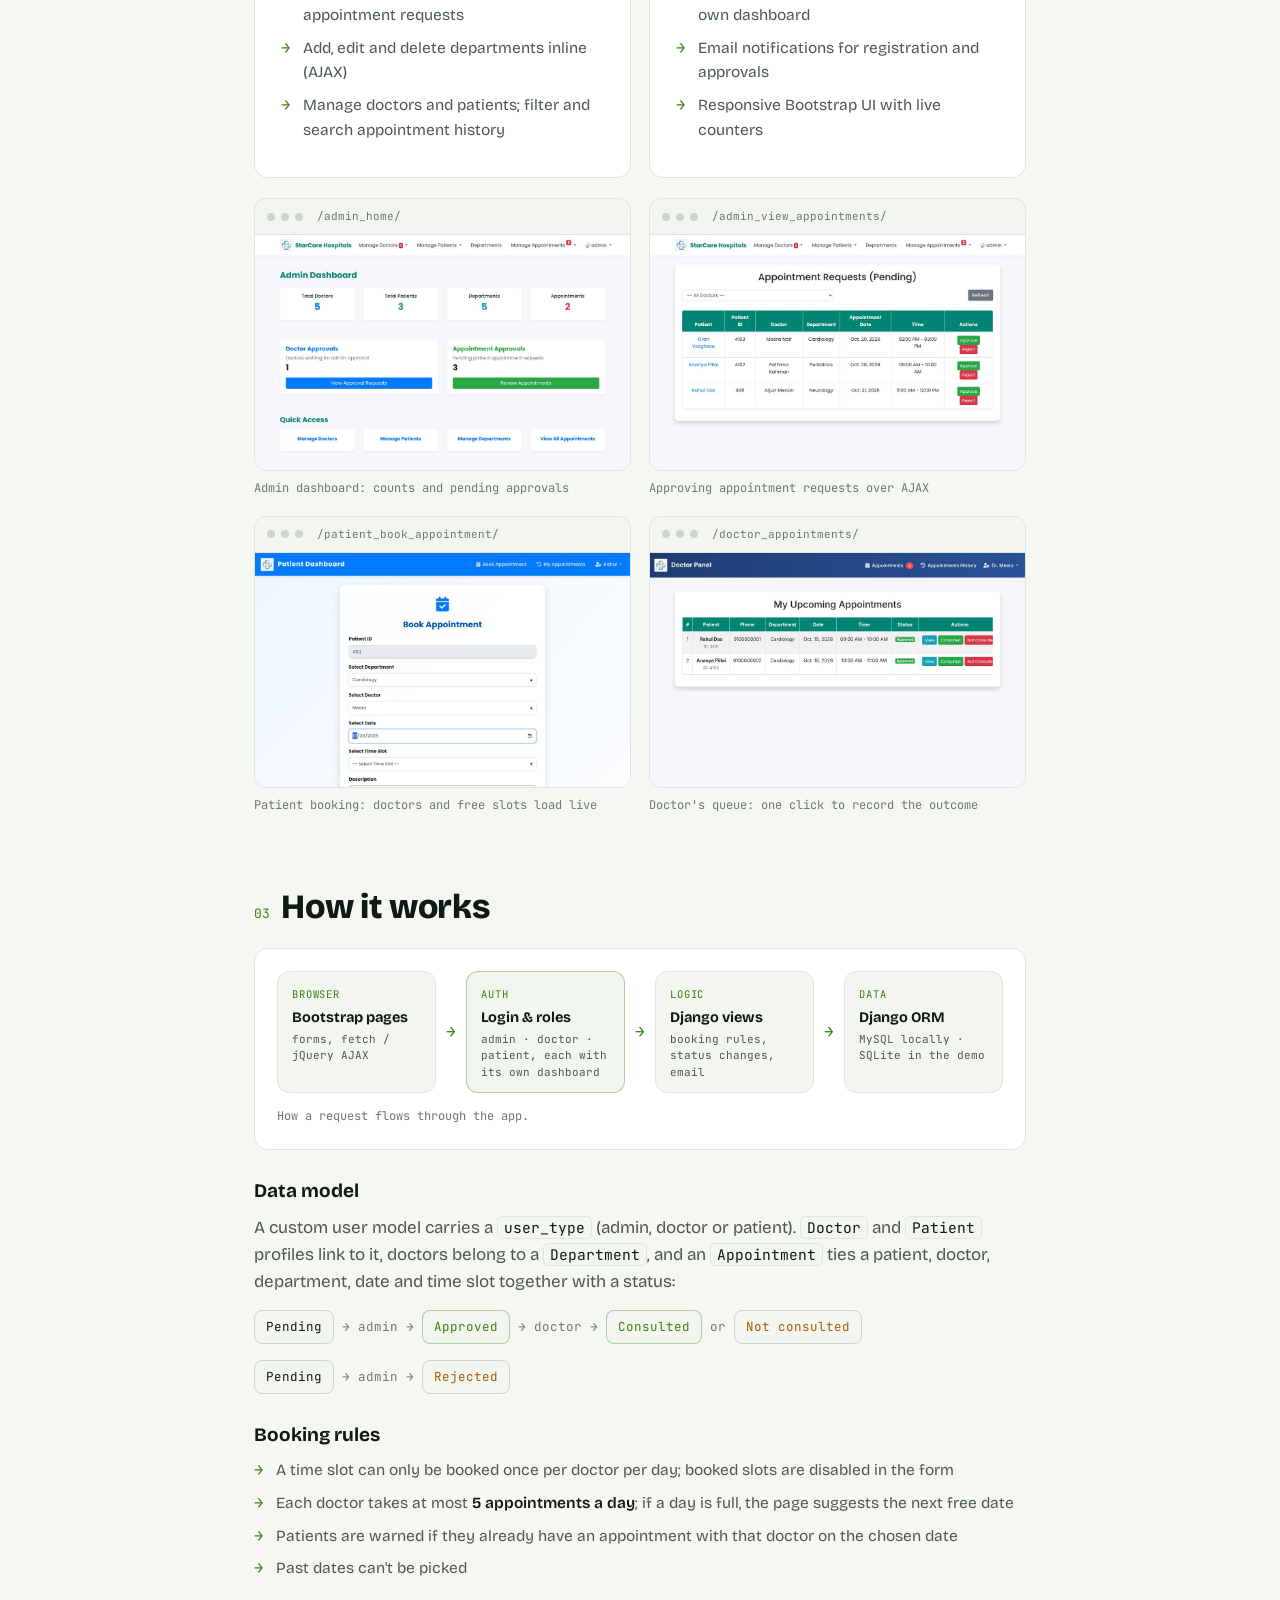
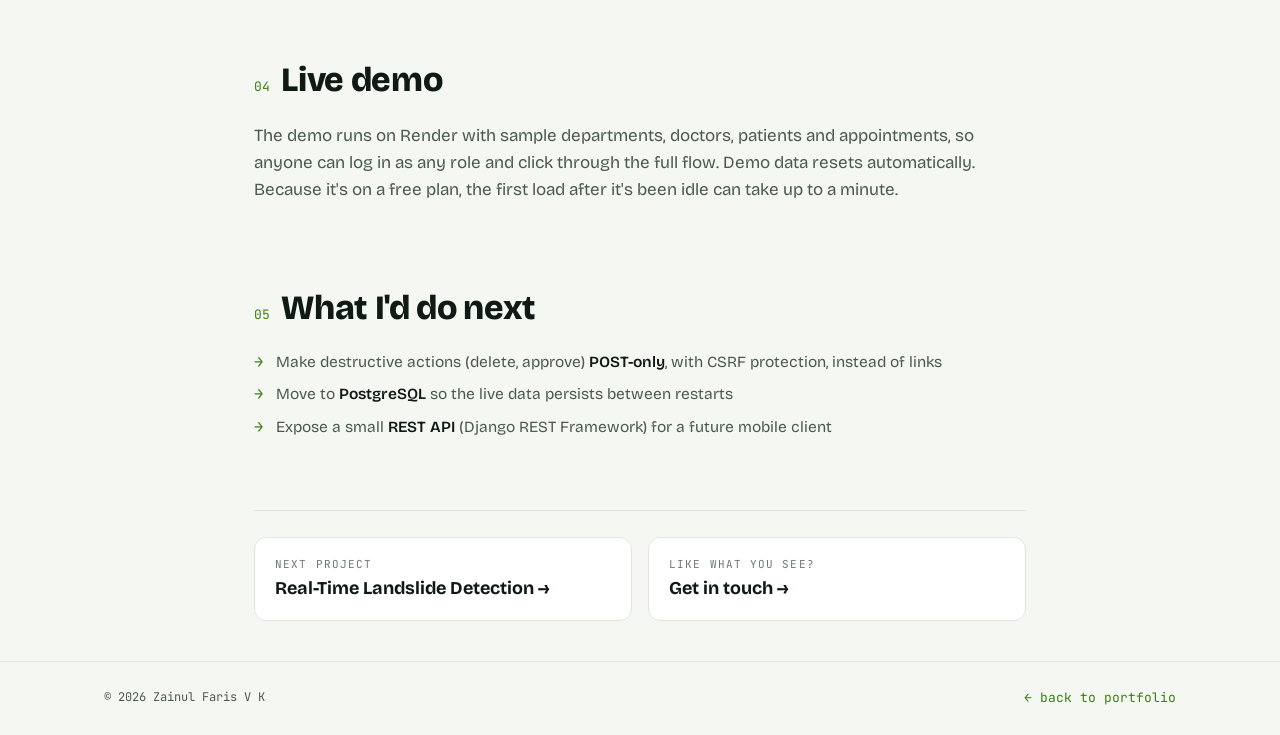
==== commit c88024ec: "Case studies: describe only my own work" ====
--- a/projects/hospital-management.html
+++ b/projects/hospital-management.html
@@ -4,9 +4,9 @@
 <meta charset="UTF-8">
 <meta name="viewport" content="width=device-width, initial-scale=1.0">
 <title>Hospital Management System | Case study | Zainul Faris V K</title>
-<meta name="description" content="Case study: a role-based Django hospital management system with a booking engine, 34 unit tests, 39 Playwright browser tests, CI on GitHub Actions and a live demo.">
+<meta name="description" content="Case study: a role-based Django hospital management system with appointment booking for patients, doctors and admins. Live demo available.">
 <meta property="og:title" content="StarCare Hospital Management System: case study">
-<meta property="og:description" content="Django app built end to end: role-based access, booking engine, 73 automated tests, CI/CD, live demo.">
+<meta property="og:description" content="Role-based Django hospital app with appointment booking. Live demo available.">
 <meta property="og:image" content="https://zainulfaris93.github.io/assets/og-image.png">
 <link rel="icon" href="data:image/svg+xml,%3Csvg xmlns='http://www.w3.org/2000/svg' viewBox='0 0 64 64'%3E%3Crect width='64' height='64' rx='14' fill='%230a0e0c'/%3E%3Cpath d='M18 33l9 9 19-20' stroke='%23a6f25f' stroke-width='7' fill='none' stroke-linecap='round' stroke-linejoin='round'/%3E%3C/svg%3E">
 <script>(function(){var t;try{t=localStorage.getItem('theme')}catch(e){}if(t!=='light'&&t!=='dark'){t=matchMedia('(prefers-color-scheme: light)').matches?'light':'dark'}document.documentElement.dataset.theme=t})();</script>
@@ -46,17 +46,16 @@
         <span class="badge">Case study</span>
       </div>
       <h1>StarCare: Hospital Management System</h1>
-      <p class="lede">A role-based Django web app for running a hospital's appointments. I designed, built, tested and deployed it myself, and it's live, so you can try every role.</p>
+      <p class="lede">A role-based Django web app for managing a hospital's appointments, with separate workflows for patients, doctors and admins. There's a live demo, so you can try every role.</p>
       <div class="meta-grid">
-        <div><small>My role</small><b>Solo: full stack, testing, deployment</b></div>
-        <div><small>Stack</small><b>Python · Django · SQL · JS / AJAX</b></div>
-        <div><small>Quality</small><b>34 unit + 39 browser tests, CI</b></div>
-        <div><small>Status</small><b>Live on Render</b></div>
+        <div><small>My role</small><b>Full stack developer</b></div>
+        <div><small>Stack</small><b>Python · Django · MySQL · JS / AJAX</b></div>
+        <div><small>Users</small><b>Admin · Doctor · Patient</b></div>
+        <div><small>Status</small><b>Live demo</b></div>
       </div>
       <div class="cta">
         <a class="btn primary" data-demo href="#" target="_blank" rel="noopener"><svg class="i" viewBox="0 0 24 24"><path d="M14 4h6v6M20 4L10 14M18 14v5a1 1 0 01-1 1H5a1 1 0 01-1-1V7a1 1 0 011-1h5"/></svg>Open live demo</a>
         <a class="btn ghost" href="https://github.com/ZainulFaris93/Hospital-Management-System" target="_blank" rel="noopener">Source code ↗</a>
-        <a class="btn ghost" href="https://zainulfaris93.github.io/Hospital-Management-System/" target="_blank" rel="noopener">Test report ↗</a>
       </div>
       <p style="margin-top:14px;font-family:var(--mono);font-size:12.5px;color:var(--dim)">Demo logins: admin / Admin@123 · dr.meera / Doctor@123 · rahul / Patient@123 (one click on the login page). The first load after it's been idle can take up to a minute.</p>
     </div>
@@ -73,7 +72,7 @@
       <h2><span class="num">02</span>What I built</h2>
       <div class="two">
         <div class="card"><h4>Patient</h4><ul class="arrows">
-          <li>Self-signup; login details are emailed (or shown on screen in demo mode)</li>
+          <li>Self-signup, with login details sent by email</li>
           <li>Book by department → doctor → date → time slot; booked slots are disabled live</li>
           <li>Appointment history with status badges</li>
         </ul></div>
@@ -88,7 +87,7 @@
           <li>Manage doctors and patients; filter and search appointment history</li>
         </ul></div>
         <div class="card"><h4>Everyone</h4><ul class="arrows">
-          <li>Role-based access control on every page and API</li>
+          <li>Role-based login: each role lands on its own dashboard</li>
           <li>Email notifications for registration and approvals</li>
           <li>Responsive Bootstrap UI with live counters</li>
         </ul></div>
@@ -106,11 +105,11 @@
       <figure class="card diagram">
         <div class="flow">
           <div class="step"><span class="k">Browser</span><b>Bootstrap pages</b><small>forms, fetch / jQuery AJAX</small></div><div class="arr"></div>
-          <div class="step hl"><span class="k">Gate</span><b>role_required</b><small>admin · doctor · patient; JSON 401/403 for APIs</small></div><div class="arr"></div>
+          <div class="step hl"><span class="k">Auth</span><b>Login &amp; roles</b><small>admin · doctor · patient, each with its own dashboard</small></div><div class="arr"></div>
           <div class="step"><span class="k">Logic</span><b>Django views</b><small>booking rules, status changes, email</small></div><div class="arr"></div>
           <div class="step"><span class="k">Data</span><b>Django ORM</b><small>MySQL locally · SQLite in the demo</small></div>
         </div>
-        <figcaption>Request path. Every view is wrapped in a role check before any business logic runs.</figcaption>
+        <figcaption>How a request flows through the app.</figcaption>
       </figure>
       <h3>Data model</h3>
       <p>A custom user model carries a <code>user_type</code> (admin, doctor or patient). <code>Doctor</code> and <code>Patient</code> profiles link to it, doctors belong to a <code>Department</code>, and an <code>Appointment</code> ties a patient, doctor, department, date and time slot together with a status:</p>
@@ -119,101 +118,27 @@
         <span class="ar" style="flex-basis:100%;height:0"></span>
         <span class="st">Pending</span><span class="ar">→ admin →</span><span class="st no">Rejected</span>
       </div>
-      <h3>Booking rules, enforced on the server</h3>
+      <h3>Booking rules</h3>
       <ul class="arrows">
-        <li>A slot can only be booked once per doctor per day</li>
+        <li>A time slot can only be booked once per doctor per day; booked slots are disabled in the form</li>
         <li>Each doctor takes at most <b>5 appointments a day</b>; if a day is full, the page suggests the next free date</li>
-        <li>A patient can see the same doctor only once a day</li>
-        <li>No past dates, no made-up time slots, and only approved doctors can be booked</li>
+        <li>Patients are warned if they already have an appointment with that doctor on the chosen date</li>
+        <li>Past dates can't be picked</li>
       </ul>
-      <pre class="code"><span class="c"># hospital_app/access.py: one decorator guards every view</span>
-<span class="k">def</span> <span class="f">role_required</span>(role, api=<span class="k">False</span>):
-    <span class="k">def</span> <span class="f">decorator</span>(view):
-        @wraps(view)
-        <span class="k">def</span> <span class="f">wrapper</span>(request, *args, **kwargs):
-            user = request.user
-            <span class="k">if not</span> user.is_authenticated:
-                <span class="k">if</span> api:
-                    <span class="k">return</span> JsonResponse({<span class="s">'error'</span>: <span class="s">'Login required'</span>}, status=<span class="s">401</span>)
-                <span class="k">return</span> redirect(<span class="s">'login_page'</span>)
-            <span class="k">if</span> user.user_type != role:
-                <span class="k">if</span> api:
-                    <span class="k">return</span> JsonResponse({<span class="s">'error'</span>: <span class="s">'Forbidden'</span>}, status=<span class="s">403</span>)
-                <span class="k">return</span> redirect(HOME_FOR[user.user_type])
-            <span class="k">return</span> view(request, *args, **kwargs)
-        <span class="k">return</span> wrapper
-    <span class="k">return</span> decorator
+    </section>
 
-<span class="c"># usage</span>
-@role_required(ADMIN)
-<span class="k">def</span> <span class="f">delete_patient</span>(request, id): ...</pre>
+
+    <section>
+      <h2><span class="num">04</span>Live demo</h2>
+      <p>The demo runs on Render with sample departments, doctors, patients and appointments, so anyone can log in as any role and click through the full flow. Demo data resets automatically. Because it's on a free plan, the first load after it's been idle can take up to a minute.</p>
     </section>
 
     <section>
-      <h2><span class="num">04</span>Testing</h2>
-      <p>I test software for a living, so this project has the safety net I'd expect from a team codebase. Both suites run on <b>GitHub Actions</b> for every push, and the browser test report is published automatically.</p>
-      <div class="stat-row">
-        <div class="card stat"><b>34</b><span>Django unit &amp; integration tests</span></div>
-        <div class="card stat"><b>39</b><span>Playwright browser tests (desktop + mobile)</span></div>
-        <div class="card stat"><b>6</b><span>real bugs found and fixed</span></div>
-      </div>
-      <div class="two">
-        <div class="card"><h4>Django TestCase</h4><ul class="arrows">
-          <li>Login redirects for each role</li>
-          <li>Access control: wrong role, logged out, JSON 401/403</li>
-          <li>Every booking rule, plus the availability APIs</li>
-          <li>Approve → consult workflow and ownership checks</li>
-          <li>Signup and approval emails (Django's test mail outbox)</li>
-        </ul></div>
-        <div class="card"><h4>Playwright + TypeScript</h4><ul class="arrows">
-          <li>Page Object Model: <code>LoginPage</code>, <code>BookingPage</code></li>
-          <li>The full journey across three roles in one serial suite</li>
-          <li>Runs the Django server on a fresh, seeded database itself</li>
-          <li>Desktop Chrome plus a Pixel 7 mobile profile</li>
-          <li>HTML report, traces on retry, screenshots on failure</li>
-        </ul></div>
-      </div>
-      <pre class="code"><span class="c">// e2e/tests/appointment-flow.spec.ts (excerpt)</span>
-test(<span class="s">'admin approves the pending appointment'</span>, <span class="k">async</span> ({ page }) => {
-  <span class="k">await new</span> <span class="f">LoginPage</span>(page).loginAsDemo(<span class="s">'Admin'</span>);
-  <span class="k">await</span> page.goto(<span class="s">'/admin_view_appointments/'</span>);
-  <span class="k">const</span> row = page.locator(<span class="s">'tr'</span>, { hasText: <span class="s">'Ananya'</span> }).filter({ hasText: slot });
-  page.once(<span class="s">'dialog'</span>, d => d.accept());
-  <span class="k">await</span> row.locator(<span class="s">'.approve-btn'</span>).click();
-  <span class="k">await</span> expect(row).toHaveCount(<span class="s">0</span>);   <span class="c">// leaves the pending list</span>
-});</pre>
-      <p style="margin-top:12px"><a class="textlink" href="https://github.com/ZainulFaris93/Hospital-Management-System/actions/workflows/tests.yml" target="_blank" rel="noopener"><img src="https://github.com/ZainulFaris93/Hospital-Management-System/actions/workflows/tests.yml/badge.svg" alt="Current test status from GitHub Actions" style="display:inline-block;height:20px;vertical-align:middle"></a></p>
-
-      <h3>What the tests caught</h3>
-      <p>Writing tests against the rules, not just the happy path, turned up real defects. I fixed each one and kept the test as a regression guard.</p>
-      <div class="bugs">
-        <div class="card bug"><span class="sev high">HIGH</span><b>Missing authorization</b><p>Any logged-in user, and for some URLs anyone at all, could open admin pages, approve appointments or delete patients and doctors just by visiting a URL. Fixed with the <code>role_required</code> decorator on all 46 protected views.</p></div>
-        <div class="card bug"><span class="sev high">HIGH</span><b>Rules only checked in the browser</b><p>The server accepted past dates, made-up time slots, unapproved doctors and repeat bookings, because the checks lived only in JavaScript. All of them are now validated in the view.</p></div>
-        <div class="card bug"><span class="sev med">MED</span><b>Silent failure on full days</b><p>Booking a fully booked day just reloaded the form with no explanation. It now tells the patient why.</p></div>
-        <div class="card bug"><span class="sev med">MED</span><b>"Fully booked" warning never appeared</b><p>Two independent <code>if/else</code> blocks meant the second one always hid the first one's message. Changed to a single <code>else if</code> chain.</p></div>
-        <div class="card bug"><span class="sev low">LOW</span><b>Timezone off-by-one</b><p>The earliest selectable date was computed in UTC, so before 5:30 AM in India the picker allowed yesterday. It now uses local time.</p></div>
-        <div class="card bug"><span class="sev low">LOW</span><b>500 error on bad dates</b><p>An invalid date in the availability API crashed the view. It now returns a clean 400.</p></div>
-      </div>
-    </section>
-
-    <section>
-      <h2><span class="num">05</span>Deployment</h2>
-      <ul class="arrows">
-        <li><b>Render</b> runs the app with Gunicorn; <code>render.yaml</code> defines the service as code, and every push to <code>master</code> redeploys it</li>
-        <li><b>Settings come from the environment</b>: secret key, debug flag and allowed hosts. Secure cookies and HTTPS headers are on in production.</li>
-        <li><b>WhiteNoise</b> serves compressed static files without a separate server</li>
-        <li><b>Demo mode</b> seeds realistic data on each start, shows generated passwords on screen instead of emailing them, and protects the shared demo accounts so one visitor can't lock out the next</li>
-      </ul>
-    </section>
-
-    <section>
-      <h2><span class="num">06</span>What I'd do next</h2>
+      <h2><span class="num">05</span>What I'd do next</h2>
       <ul class="arrows">
         <li>Make destructive actions (delete, approve) <b>POST-only</b>, with CSRF protection, instead of links</li>
-        <li>Move to <b>PostgreSQL</b> with persistent storage, and add an audit log of status changes</li>
+        <li>Move to <b>PostgreSQL</b> so the live data persists between restarts</li>
         <li>Expose a small <b>REST API</b> (Django REST Framework) for a future mobile client</li>
-        <li>Refactor the large <code>views.py</code> into per-role modules with class-based views</li>
-        <li>Send emails in the background with a task queue so requests never wait on SMTP</li>
       </ul>
     </section>
 
